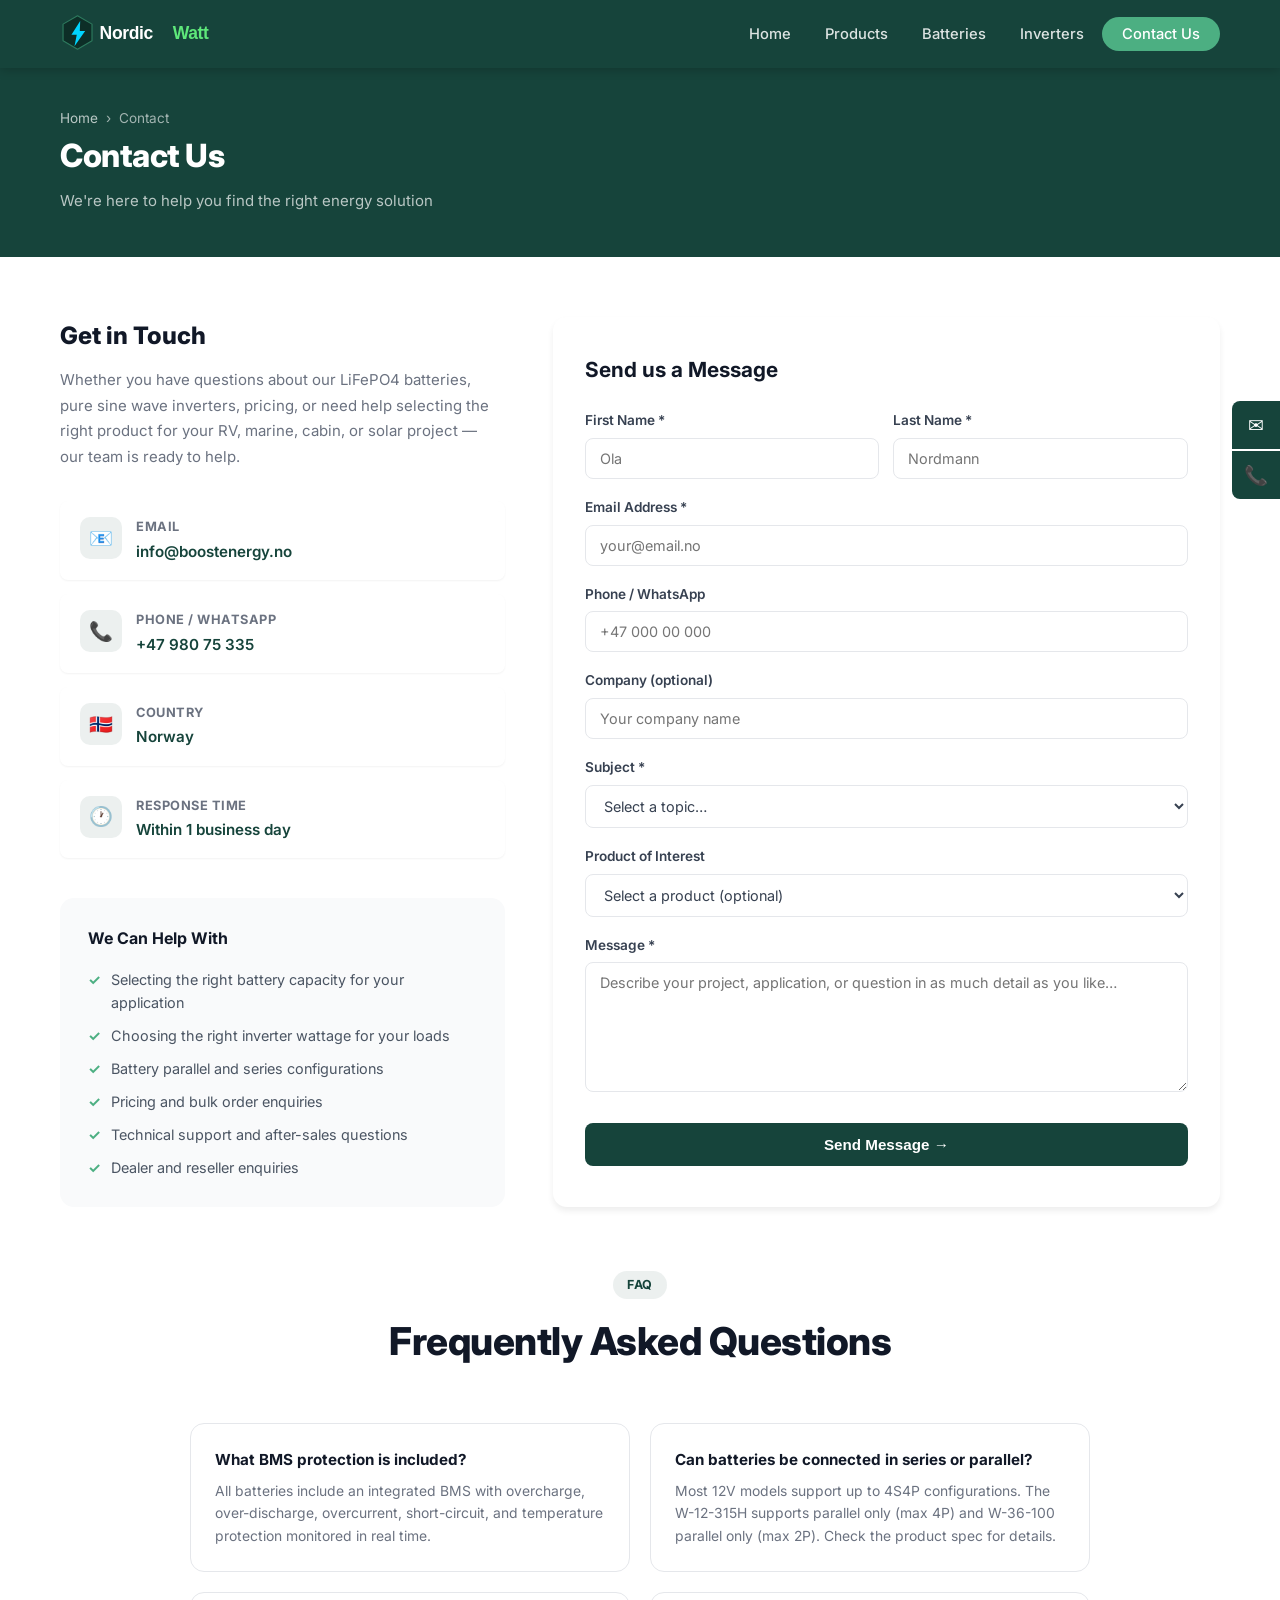
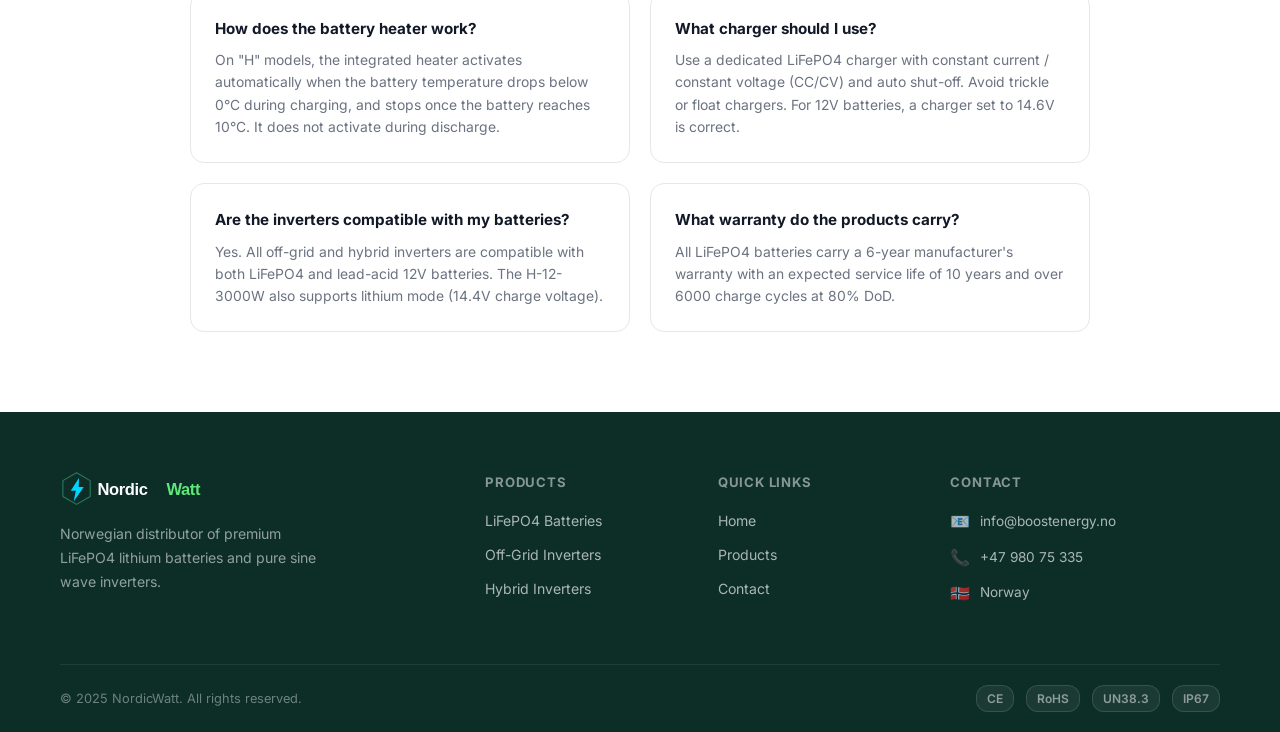
==== contact.html @ 7c020aa4 "add product" ====
<!DOCTYPE html>
<html lang="en">
<head>
  <meta charset="UTF-8" />
  <meta name="viewport" content="width=device-width, initial-scale=1.0" />
  <title>Contact – NordicWatt Norway</title>
  <meta name="description" content="Contact NordicWatt for LiFePO4 battery and inverter enquiries. Email: info@boostenergy.no | Phone: +47 980 75 335" />
  <link rel="preconnect" href="https://fonts.googleapis.com" />
  <link rel="preconnect" href="https://fonts.gstatic.com" crossorigin />
  <link href="https://fonts.googleapis.com/css2?family=Inter:wght@400;500;600;700;800&display=swap" rel="stylesheet" />
  <link rel="stylesheet" href="css/style.css" />
</head>
<body>

<!-- HEADER -->
<header class="site-header">
  <nav class="nav-inner">
    <a href="index.html" class="logo">
      <img src="images/logo.svg" alt="NordicWatt" style="height:38px;width:auto;" />
    </a>
    <ul class="nav-links">
      <li><a href="index.html">Home</a></li>
      <li><a href="products.html">Products</a></li>
      <li><a href="products.html#batteries">Batteries</a></li>
      <li><a href="products.html#inverters">Inverters</a></li>
      <li><a href="contact.html" class="nav-cta active">Contact Us</a></li>
    </ul>
    <div class="hamburger"><span></span><span></span><span></span></div>
  </nav>
</header>

<!-- PAGE HERO -->
<section class="page-hero">
  <div class="container">
    <div class="breadcrumb">
      <a href="index.html">Home</a>
      <span>›</span>
      <span>Contact</span>
    </div>
    <h1>Contact Us</h1>
    <p style="color:rgba(255,255,255,0.7); margin-top:8px;">We're here to help you find the right energy solution</p>
  </div>
</section>

<!-- CONTACT PAGE CONTENT -->
<section class="contact-page-section">
  <div class="container">
    <div class="contact-grid">

      <!-- LEFT: Info -->
      <div>
        <h2 style="font-size:1.5rem; font-weight:800; color:var(--gray-900); margin-bottom:12px;">Get in Touch</h2>
        <p style="color:var(--gray-500); margin-bottom:32px; line-height:1.7;">Whether you have questions about our LiFePO4 batteries, pure sine wave inverters, pricing, or need help selecting the right product for your RV, marine, cabin, or solar project — our team is ready to help.</p>

        <div class="contact-details" style="display:flex; flex-direction:column; gap:14px; margin-bottom:40px;">
          <div class="contact-item">
            <div class="contact-item-icon">📧</div>
            <div class="contact-item-text">
              <strong>Email</strong>
              <a href="mailto:info@boostenergy.no">info@boostenergy.no</a>
            </div>
          </div>
          <div class="contact-item">
            <div class="contact-item-icon">📞</div>
            <div class="contact-item-text">
              <strong>Phone / WhatsApp</strong>
              <a href="tel:+4798075335">+47 980 75 335</a>
            </div>
          </div>
          <div class="contact-item">
            <div class="contact-item-icon">🇳🇴</div>
            <div class="contact-item-text">
              <strong>Country</strong>
              <span style="font-weight:600; font-size:0.95rem; color:var(--primary);">Norway</span>
            </div>
          </div>
          <div class="contact-item">
            <div class="contact-item-icon">🕐</div>
            <div class="contact-item-text">
              <strong>Response Time</strong>
              <span style="font-weight:600; font-size:0.95rem; color:var(--primary);">Within 1 business day</span>
            </div>
          </div>
        </div>

        <!-- What we can help with -->
        <div style="background:var(--gray-50); border-radius:var(--radius-lg); padding:28px;">
          <h3 style="font-size:1rem; font-weight:700; color:var(--gray-900); margin-bottom:16px;">We Can Help With</h3>
          <ul style="display:flex; flex-direction:column; gap:10px;">
            <li style="display:flex; gap:10px; font-size:0.9rem; color:var(--gray-600); align-items:flex-start;">
              <span style="color:var(--accent); font-weight:700; flex-shrink:0;">✓</span>
              Selecting the right battery capacity for your application
            </li>
            <li style="display:flex; gap:10px; font-size:0.9rem; color:var(--gray-600); align-items:flex-start;">
              <span style="color:var(--accent); font-weight:700; flex-shrink:0;">✓</span>
              Choosing the right inverter wattage for your loads
            </li>
            <li style="display:flex; gap:10px; font-size:0.9rem; color:var(--gray-600); align-items:flex-start;">
              <span style="color:var(--accent); font-weight:700; flex-shrink:0;">✓</span>
              Battery parallel and series configurations
            </li>
            <li style="display:flex; gap:10px; font-size:0.9rem; color:var(--gray-600); align-items:flex-start;">
              <span style="color:var(--accent); font-weight:700; flex-shrink:0;">✓</span>
              Pricing and bulk order enquiries
            </li>
            <li style="display:flex; gap:10px; font-size:0.9rem; color:var(--gray-600); align-items:flex-start;">
              <span style="color:var(--accent); font-weight:700; flex-shrink:0;">✓</span>
              Technical support and after-sales questions
            </li>
            <li style="display:flex; gap:10px; font-size:0.9rem; color:var(--gray-600); align-items:flex-start;">
              <span style="color:var(--accent); font-weight:700; flex-shrink:0;">✓</span>
              Dealer and reseller enquiries
            </li>
          </ul>
        </div>
      </div>

      <!-- RIGHT: Form -->
      <div class="contact-form">
        <h3>Send us a Message</h3>
        <form id="contactForm">
          <div class="form-row">
            <div class="form-group">
              <label for="firstName">First Name *</label>
              <input type="text" id="firstName" name="firstName" placeholder="Ola" required />
            </div>
            <div class="form-group">
              <label for="lastName">Last Name *</label>
              <input type="text" id="lastName" name="lastName" placeholder="Nordmann" required />
            </div>
          </div>
          <div class="form-group">
            <label for="email">Email Address *</label>
            <input type="email" id="email" name="email" placeholder="your@email.no" required />
          </div>
          <div class="form-group">
            <label for="phone">Phone / WhatsApp</label>
            <input type="tel" id="phone" name="phone" placeholder="+47 000 00 000" />
          </div>
          <div class="form-group">
            <label for="company">Company (optional)</label>
            <input type="text" id="company" name="company" placeholder="Your company name" />
          </div>
          <div class="form-group">
            <label for="subject">Subject *</label>
            <select id="subject" name="subject" required>
              <option value="">Select a topic…</option>
              <option>Product enquiry – Batteries</option>
              <option>Product enquiry – Inverters</option>
              <option>Pricing / Quotation request</option>
              <option>Technical support</option>
              <option>Dealer / Reseller enquiry</option>
              <option>Warranty claim</option>
              <option>Other</option>
            </select>
          </div>
          <div class="form-group">
            <label for="product">Product of Interest</label>
            <select id="product" name="product">
              <option value="">Select a product (optional)</option>
              <optgroup label="LiFePO4 Batteries">
                <option>W-12-100 – 12.8V 100Ah</option>
                <option>W-12-100 Mini – 12.8V 100Ah Compact</option>
                <option>W-12-105H – 12.8V 105Ah + Heater</option>
                <option>W-12-150H – 12.8V 150Ah + Heater</option>
                <option>W-12-175H – 12.8V 175Ah + Heater</option>
                <option>W-12-200H – 12.8V 200Ah + Heater</option>
                <option>W-12-300 – 12.8V 300Ah</option>
                <option>W-12-315H – 12.8V 315Ah + Heater</option>
                <option>W-24-100 – 25.6V 100Ah</option>
                <option>W-36-100 – 38.4V 100Ah</option>
              </optgroup>
              <optgroup label="Inverters">
                <option>O-12-1500W – 1500W Off-Grid Inverter</option>
                <option>O-12-2000W – 2000W Off-Grid Inverter</option>
                <option>O-12-2500W – 2500W Off-Grid Inverter</option>
                <option>O-12-3000W – 3000W Off-Grid Inverter</option>
                <option>H-12-3000W – 3000W Hybrid Inverter</option>
              </optgroup>
            </select>
          </div>
          <div class="form-group">
            <label for="message">Message *</label>
            <textarea id="message" name="message" placeholder="Describe your project, application, or question in as much detail as you like…" required style="min-height:130px;"></textarea>
          </div>
          <button type="submit" class="form-submit">Send Message →</button>
        </form>
      </div>

    </div>

    <!-- FAQ -->
    <div style="margin-top:64px;">
      <div class="section-header">
        <div class="section-tag">FAQ</div>
        <h2>Frequently Asked Questions</h2>
      </div>

      <div style="display:grid; grid-template-columns:repeat(auto-fit, minmax(300px, 1fr)); gap:20px; max-width:900px; margin:0 auto;">

        <div style="background:var(--white); border:1px solid var(--gray-200); border-radius:var(--radius-lg); padding:24px;">
          <h4 style="font-weight:700; color:var(--gray-900); margin-bottom:8px; font-size:0.95rem;">What BMS protection is included?</h4>
          <p style="font-size:0.87rem; color:var(--gray-500); line-height:1.6;">All batteries include an integrated BMS with overcharge, over-discharge, overcurrent, short-circuit, and temperature protection monitored in real time.</p>
        </div>

        <div style="background:var(--white); border:1px solid var(--gray-200); border-radius:var(--radius-lg); padding:24px;">
          <h4 style="font-weight:700; color:var(--gray-900); margin-bottom:8px; font-size:0.95rem;">Can batteries be connected in series or parallel?</h4>
          <p style="font-size:0.87rem; color:var(--gray-500); line-height:1.6;">Most 12V models support up to 4S4P configurations. The W-12-315H supports parallel only (max 4P) and W-36-100 parallel only (max 2P). Check the product spec for details.</p>
        </div>

        <div style="background:var(--white); border:1px solid var(--gray-200); border-radius:var(--radius-lg); padding:24px;">
          <h4 style="font-weight:700; color:var(--gray-900); margin-bottom:8px; font-size:0.95rem;">How does the battery heater work?</h4>
          <p style="font-size:0.87rem; color:var(--gray-500); line-height:1.6;">On "H" models, the integrated heater activates automatically when the battery temperature drops below 0°C during charging, and stops once the battery reaches 10°C. It does not activate during discharge.</p>
        </div>

        <div style="background:var(--white); border:1px solid var(--gray-200); border-radius:var(--radius-lg); padding:24px;">
          <h4 style="font-weight:700; color:var(--gray-900); margin-bottom:8px; font-size:0.95rem;">What charger should I use?</h4>
          <p style="font-size:0.87rem; color:var(--gray-500); line-height:1.6;">Use a dedicated LiFePO4 charger with constant current / constant voltage (CC/CV) and auto shut-off. Avoid trickle or float chargers. For 12V batteries, a charger set to 14.6V is correct.</p>
        </div>

        <div style="background:var(--white); border:1px solid var(--gray-200); border-radius:var(--radius-lg); padding:24px;">
          <h4 style="font-weight:700; color:var(--gray-900); margin-bottom:8px; font-size:0.95rem;">Are the inverters compatible with my batteries?</h4>
          <p style="font-size:0.87rem; color:var(--gray-500); line-height:1.6;">Yes. All off-grid and hybrid inverters are compatible with both LiFePO4 and lead-acid 12V batteries. The H-12-3000W also supports lithium mode (14.4V charge voltage).</p>
        </div>

        <div style="background:var(--white); border:1px solid var(--gray-200); border-radius:var(--radius-lg); padding:24px;">
          <h4 style="font-weight:700; color:var(--gray-900); margin-bottom:8px; font-size:0.95rem;">What warranty do the products carry?</h4>
          <p style="font-size:0.87rem; color:var(--gray-500); line-height:1.6;">All LiFePO4 batteries carry a 6-year manufacturer's warranty with an expected service life of 10 years and over 6000 charge cycles at 80% DoD.</p>
        </div>

      </div>
    </div>

  </div>
</section>

<!-- FOOTER -->
<footer class="site-footer">
  <div class="container">
    <div class="footer-inner">
      <div class="footer-brand">
        <a href="index.html" class="logo">
          <img src="images/logo.svg" alt="NordicWatt" style="height:36px;width:auto;" />
        </a>
        <p>Norwegian distributor of premium LiFePO4 lithium batteries and pure sine wave inverters.</p>
      </div>
      <div class="footer-col">
        <h4>Products</h4>
        <ul>
          <li><a href="products.html#batteries">LiFePO4 Batteries</a></li>
          <li><a href="products.html#inverters">Off-Grid Inverters</a></li>
          <li><a href="products.html#inverters">Hybrid Inverters</a></li>
        </ul>
      </div>
      <div class="footer-col">
        <h4>Quick Links</h4>
        <ul>
          <li><a href="index.html">Home</a></li>
          <li><a href="products.html">Products</a></li>
          <li><a href="contact.html">Contact</a></li>
        </ul>
      </div>
      <div class="footer-col">
        <h4>Contact</h4>
        <div class="footer-contact-item">
          <span class="icon">📧</span>
          <a href="mailto:info@boostenergy.no">info@boostenergy.no</a>
        </div>
        <div class="footer-contact-item">
          <span class="icon">📞</span>
          <a href="tel:+4798075335">+47 980 75 335</a>
        </div>
        <div class="footer-contact-item">
          <span class="icon">🇳🇴</span>
          <span>Norway</span>
        </div>
      </div>
    </div>
    <div class="footer-bottom">
      <p>&copy; 2025 NordicWatt. All rights reserved.</p>
      <div class="footer-certs">
        <span class="cert-pill">CE</span>
        <span class="cert-pill">RoHS</span>
        <span class="cert-pill">UN38.3</span>
        <span class="cert-pill">IP67</span>
      </div>
    </div>
  </div>
</footer>

<!-- FLOATING SIDEBAR -->
<div class="contact-sidebar">
  <a href="mailto:info@boostenergy.no" class="sidebar-btn" title="Email us">✉</a>
  <a href="tel:+4798075335" class="sidebar-btn" title="Call us">📞</a>
</div>

<script src="js/main.js"></script>
</body>
</html>
---- css/style.css ----
/* ==============================
   NORDICWATT - Global Styles
   ============================== */

*, *::before, *::after {
  box-sizing: border-box;
  margin: 0;
  padding: 0;
}

:root {
  --primary: #16443b;
  --primary-dark: #0d2e27;
  --primary-light: #1e6057;
  --accent: #4caf82;
  --accent-light: #7dd3a8;
  --white: #ffffff;
  --gray-50: #f9fafb;
  --gray-100: #f3f4f6;
  --gray-200: #e5e7eb;
  --gray-300: #d1d5db;
  --gray-500: #6b7280;
  --gray-600: #4b5563;
  --gray-700: #374151;
  --gray-900: #111827;
  --font-sans: 'Inter', -apple-system, BlinkMacSystemFont, 'Segoe UI', sans-serif;
  --shadow-sm: 0 1px 2px rgba(0,0,0,0.05);
  --shadow: 0 4px 6px rgba(0,0,0,0.07);
  --shadow-md: 0 10px 15px rgba(0,0,0,0.10);
  --shadow-lg: 0 20px 40px rgba(0,0,0,0.15);
  --radius: 8px;
  --radius-lg: 14px;
  --transition: 0.25s ease;
}

html { scroll-behavior: smooth; }

body {
  font-family: var(--font-sans);
  color: var(--gray-700);
  background: var(--white);
  line-height: 1.6;
  font-size: 15px;
}

a { text-decoration: none; color: inherit; }
img { display: block; max-width: 100%; }
ul { list-style: none; }

.container {
  max-width: 1200px;
  margin: 0 auto;
  padding: 0 20px;
}

/* ==============================
   HEADER / NAV
   ============================== */

.site-header {
  background: var(--primary);
  position: sticky;
  top: 0;
  z-index: 1000;
  box-shadow: 0 2px 10px rgba(0,0,0,0.2);
}

.nav-inner {
  display: flex;
  align-items: center;
  justify-content: space-between;
  padding: 0 20px;
  max-width: 1200px;
  margin: 0 auto;
  height: 68px;
}

.logo {
  display: flex;
  align-items: center;
  line-height: 1;
}

.logo svg {
  height: 38px;
  width: auto;
}

.nav-links {
  display: flex;
  gap: 2px;
}

.nav-links a {
  color: rgba(255,255,255,0.85);
  padding: 8px 16px;
  border-radius: 6px;
  font-size: 0.92rem;
  font-weight: 500;
  transition: var(--transition);
}

.nav-links a:hover,
.nav-links a.active {
  background: rgba(255,255,255,0.12);
  color: var(--white);
}

.nav-cta {
  background: var(--accent) !important;
  color: var(--white) !important;
  padding: 8px 20px !important;
  border-radius: 20px !important;
}

.nav-cta:hover {
  background: var(--accent-light) !important;
}

.hamburger {
  display: none;
  flex-direction: column;
  gap: 5px;
  cursor: pointer;
  padding: 8px;
}

.hamburger span {
  display: block;
  width: 24px;
  height: 2px;
  background: var(--white);
  border-radius: 2px;
  transition: var(--transition);
}

/* ==============================
   HERO SECTION
   ============================== */

.hero {
  background: linear-gradient(135deg, var(--primary-dark) 0%, var(--primary) 50%, var(--primary-light) 100%);
  color: var(--white);
  padding: 90px 20px 80px;
  text-align: center;
  position: relative;
  overflow: hidden;
}

.hero::before {
  content: '';
  position: absolute;
  inset: 0;
  background: url("data:image/svg+xml,%3Csvg width='60' height='60' viewBox='0 0 60 60' xmlns='http://www.w3.org/2000/svg'%3E%3Cg fill='none' fill-rule='evenodd'%3E%3Cg fill='%23ffffff' fill-opacity='0.03'%3E%3Cpath d='M36 34v-4h-2v4h-4v2h4v4h2v-4h4v-2h-4zm0-30V0h-2v4h-4v2h4v4h2V6h4V4h-4zM6 34v-4H4v4H0v2h4v4h2v-4h4v-2H6zM6 4V0H4v4H0v2h4v4h2V6h4V4H6z'/%3E%3C/g%3E%3C/g%3E%3C/svg%3E") repeat;
}

.hero-content {
  position: relative;
  max-width: 750px;
  margin: 0 auto;
}

.hero-badge {
  display: inline-block;
  background: rgba(76,175,130,0.2);
  border: 1px solid var(--accent);
  color: var(--accent-light);
  padding: 5px 16px;
  border-radius: 20px;
  font-size: 0.82rem;
  font-weight: 600;
  letter-spacing: 0.5px;
  text-transform: uppercase;
  margin-bottom: 22px;
}

.hero h1 {
  font-size: clamp(2rem, 5vw, 3.2rem);
  font-weight: 800;
  line-height: 1.15;
  margin-bottom: 20px;
  letter-spacing: -1px;
}

.hero h1 em {
  font-style: normal;
  color: var(--accent-light);
}

.hero p {
  font-size: 1.1rem;
  color: rgba(255,255,255,0.8);
  margin-bottom: 36px;
  max-width: 580px;
  margin-left: auto;
  margin-right: auto;
}

.hero-actions {
  display: flex;
  gap: 14px;
  justify-content: center;
  flex-wrap: wrap;
}

.btn {
  display: inline-flex;
  align-items: center;
  gap: 8px;
  padding: 13px 28px;
  border-radius: 28px;
  font-weight: 600;
  font-size: 0.95rem;
  transition: var(--transition);
  cursor: pointer;
  border: none;
}

.btn-primary {
  background: var(--accent);
  color: var(--white);
  box-shadow: 0 4px 14px rgba(76,175,130,0.4);
}

.btn-primary:hover {
  background: #3a9e6f;
  transform: translateY(-1px);
  box-shadow: 0 6px 18px rgba(76,175,130,0.5);
}

.btn-outline {
  background: transparent;
  color: var(--white);
  border: 2px solid rgba(255,255,255,0.4);
}

.btn-outline:hover {
  background: rgba(255,255,255,0.1);
  border-color: rgba(255,255,255,0.7);
}

.btn-dark {
  background: var(--primary);
  color: var(--white);
}

.btn-dark:hover {
  background: var(--primary-dark);
  transform: translateY(-1px);
}

/* ==============================
   STATS STRIP
   ============================== */

.stats-strip {
  background: var(--primary-dark);
  color: var(--white);
  padding: 24px 20px;
}

.stats-inner {
  max-width: 1200px;
  margin: 0 auto;
  display: grid;
  grid-template-columns: repeat(4, 1fr);
  gap: 20px;
  text-align: center;
}

.stat-item strong {
  display: block;
  font-size: 1.8rem;
  font-weight: 800;
  color: var(--accent-light);
  line-height: 1.1;
}

.stat-item span {
  font-size: 0.82rem;
  color: rgba(255,255,255,0.65);
  text-transform: uppercase;
  letter-spacing: 0.5px;
}

/* ==============================
   SECTION HEADER
   ============================== */

.section-header {
  text-align: center;
  margin-bottom: 50px;
}

.section-tag {
  display: inline-block;
  background: rgba(22,68,59,0.08);
  color: var(--primary);
  padding: 4px 14px;
  border-radius: 20px;
  font-size: 0.78rem;
  font-weight: 700;
  letter-spacing: 0.8px;
  text-transform: uppercase;
  margin-bottom: 12px;
}

.section-header h2 {
  font-size: clamp(1.6rem, 3vw, 2.4rem);
  font-weight: 800;
  color: var(--gray-900);
  letter-spacing: -0.5px;
  margin-bottom: 12px;
}

.section-header p {
  color: var(--gray-500);
  max-width: 560px;
  margin: 0 auto;
  font-size: 1rem;
}

/* ==============================
   FEATURES SECTION
   ============================== */

.features-section {
  padding: 80px 0;
  background: var(--gray-50);
}

.features-grid {
  display: grid;
  grid-template-columns: repeat(4, 1fr);
  gap: 24px;
}

.feature-card {
  background: var(--white);
  border-radius: var(--radius-lg);
  padding: 28px 24px;
  box-shadow: var(--shadow);
  text-align: center;
  transition: var(--transition);
}

.feature-card:hover {
  transform: translateY(-4px);
  box-shadow: var(--shadow-md);
}

.feature-icon {
  width: 56px;
  height: 56px;
  background: rgba(22,68,59,0.08);
  border-radius: 14px;
  display: flex;
  align-items: center;
  justify-content: center;
  margin: 0 auto 16px;
  font-size: 1.6rem;
}

.feature-card h3 {
  font-size: 1rem;
  font-weight: 700;
  color: var(--gray-900);
  margin-bottom: 8px;
}

.feature-card p {
  font-size: 0.875rem;
  color: var(--gray-500);
  line-height: 1.5;
}

/* ==============================
   PRODUCTS SECTION
   ============================== */

.products-section {
  padding: 80px 0;
}

.product-tabs {
  display: flex;
  gap: 8px;
  justify-content: center;
  margin-bottom: 40px;
  flex-wrap: wrap;
}

.tab-btn {
  padding: 9px 22px;
  border-radius: 24px;
  border: 2px solid var(--gray-200);
  background: var(--white);
  color: var(--gray-500);
  font-size: 0.88rem;
  font-weight: 600;
  cursor: pointer;
  transition: var(--transition);
}

.tab-btn:hover,
.tab-btn.active {
  border-color: var(--primary);
  background: var(--primary);
  color: var(--white);
}

.products-grid {
  display: grid;
  grid-template-columns: repeat(3, 1fr);
  gap: 24px;
}

.product-card {
  background: var(--white);
  border: 1px solid var(--gray-200);
  border-radius: var(--radius-lg);
  overflow: hidden;
  transition: var(--transition);
  display: flex;
  flex-direction: column;
}

.product-card:hover {
  box-shadow: var(--shadow-md);
  transform: translateY(-3px);
  border-color: var(--gray-300);
}

.product-image {
  aspect-ratio: 4/3;
  overflow: hidden;
  background: var(--gray-100);
  position: relative;
}

.product-image img {
  width: 100%;
  height: 100%;
  object-fit: cover;
  transition: transform 0.4s ease;
}

.product-card:hover .product-image img {
  transform: scale(1.04);
}

.product-badge {
  position: absolute;
  top: 12px;
  left: 12px;
  background: var(--primary);
  color: var(--white);
  font-size: 0.72rem;
  font-weight: 700;
  padding: 3px 10px;
  border-radius: 12px;
  text-transform: uppercase;
  letter-spacing: 0.3px;
}

.product-badge.heating {
  background: #e67e22;
}

.product-badge.hybrid {
  background: #8e44ad;
}

.product-body {
  padding: 20px;
  flex: 1;
  display: flex;
  flex-direction: column;
}

.product-model {
  font-size: 0.75rem;
  color: var(--accent);
  font-weight: 700;
  text-transform: uppercase;
  letter-spacing: 0.5px;
  margin-bottom: 4px;
}

.product-body h3 {
  font-size: 1rem;
  font-weight: 700;
  color: var(--gray-900);
  margin-bottom: 12px;
  line-height: 1.35;
}

.product-specs {
  display: grid;
  grid-template-columns: 1fr 1fr;
  gap: 6px 12px;
  margin-bottom: 18px;
}

.spec-item {
  display: flex;
  flex-direction: column;
}

.spec-label {
  font-size: 0.7rem;
  color: var(--gray-500);
  text-transform: uppercase;
  letter-spacing: 0.3px;
}

.spec-value {
  font-size: 0.88rem;
  font-weight: 600;
  color: var(--gray-700);
}

.product-features {
  display: flex;
  flex-wrap: wrap;
  gap: 5px;
  margin-bottom: 18px;
}

.feature-tag {
  background: var(--gray-100);
  color: var(--gray-600);
  font-size: 0.72rem;
  padding: 3px 9px;
  border-radius: 10px;
  font-weight: 500;
}

.feature-tag.highlight {
  background: rgba(76,175,130,0.12);
  color: var(--primary);
}

.product-footer {
  margin-top: auto;
  display: flex;
  gap: 10px;
}

.btn-spec {
  flex: 1;
  display: inline-flex;
  align-items: center;
  justify-content: center;
  gap: 6px;
  padding: 10px 16px;
  border-radius: 8px;
  font-size: 0.85rem;
  font-weight: 600;
  transition: var(--transition);
  cursor: pointer;
}

.btn-spec-primary {
  background: var(--primary);
  color: var(--white);
}

.btn-spec-primary:hover {
  background: var(--primary-dark);
}

.btn-spec-outline {
  background: transparent;
  color: var(--primary);
  border: 1.5px solid var(--primary);
}

.btn-spec-outline:hover {
  background: var(--primary);
  color: var(--white);
}

/* ==============================
   CATEGORY SECTION
   ============================== */

.category-section {
  padding: 80px 0;
  background: var(--gray-50);
}

.category-grid {
  display: grid;
  grid-template-columns: repeat(2, 1fr);
  gap: 28px;
}

.category-card {
  background: var(--white);
  border-radius: var(--radius-lg);
  overflow: hidden;
  display: flex;
  box-shadow: var(--shadow);
  transition: var(--transition);
}

.category-card:hover {
  box-shadow: var(--shadow-md);
  transform: translateY(-3px);
}

.category-image {
  width: 200px;
  flex-shrink: 0;
  background: var(--gray-100);
  overflow: hidden;
}

.category-image img {
  width: 100%;
  height: 100%;
  object-fit: cover;
}

.category-body {
  padding: 28px 24px;
  display: flex;
  flex-direction: column;
  justify-content: center;
}

.category-body h3 {
  font-size: 1.3rem;
  font-weight: 800;
  color: var(--gray-900);
  margin-bottom: 8px;
}

.category-body p {
  font-size: 0.9rem;
  color: var(--gray-500);
  margin-bottom: 16px;
  line-height: 1.5;
}

.category-count {
  font-size: 0.8rem;
  color: var(--accent);
  font-weight: 700;
  text-transform: uppercase;
  letter-spacing: 0.5px;
}

/* ==============================
   ABOUT SECTION
   ============================== */

.about-section {
  padding: 80px 0;
  background: var(--primary);
  color: var(--white);
  overflow: hidden;
  position: relative;
}

.about-section::before {
  content: '';
  position: absolute;
  top: -100px;
  right: -100px;
  width: 400px;
  height: 400px;
  background: rgba(76,175,130,0.08);
  border-radius: 50%;
}

.about-inner {
  display: grid;
  grid-template-columns: 1fr 1fr;
  gap: 60px;
  align-items: center;
  position: relative;
}

.about-text h2 {
  font-size: clamp(1.6rem, 3vw, 2.2rem);
  font-weight: 800;
  margin-bottom: 18px;
  letter-spacing: -0.5px;
  color: var(--white);
}

.about-text p {
  color: rgba(255,255,255,0.75);
  margin-bottom: 16px;
  line-height: 1.7;
}

.about-list {
  margin-top: 24px;
  display: flex;
  flex-direction: column;
  gap: 10px;
}

.about-list li {
  display: flex;
  align-items: center;
  gap: 10px;
  color: rgba(255,255,255,0.85);
  font-size: 0.92rem;
}

.about-list li::before {
  content: '✓';
  width: 22px;
  height: 22px;
  background: var(--accent);
  border-radius: 50%;
  display: flex;
  align-items: center;
  justify-content: center;
  font-size: 0.75rem;
  font-weight: 700;
  flex-shrink: 0;
  line-height: 22px;
  text-align: center;
}

.about-cards {
  display: grid;
  grid-template-columns: 1fr 1fr;
  gap: 16px;
}

.about-card {
  background: rgba(255,255,255,0.08);
  border: 1px solid rgba(255,255,255,0.12);
  border-radius: var(--radius-lg);
  padding: 24px 20px;
  text-align: center;
  backdrop-filter: blur(4px);
}

.about-card .num {
  font-size: 2rem;
  font-weight: 800;
  color: var(--accent-light);
  display: block;
  line-height: 1;
  margin-bottom: 6px;
}

.about-card span {
  font-size: 0.82rem;
  color: rgba(255,255,255,0.65);
}

/* ==============================
   CERTIFICATIONS
   ============================== */

.certs-section {
  padding: 50px 0;
  background: var(--white);
  border-top: 1px solid var(--gray-200);
}

.certs-inner {
  display: flex;
  align-items: center;
  justify-content: center;
  gap: 40px;
  flex-wrap: wrap;
}

.cert-badge {
  display: flex;
  align-items: center;
  gap: 8px;
  font-size: 0.88rem;
  font-weight: 700;
  color: var(--gray-500);
}

.cert-badge .icon {
  font-size: 1.4rem;
}

/* ==============================
   CONTACT SECTION
   ============================== */

.contact-section {
  padding: 80px 0;
  background: var(--gray-50);
}

.contact-inner {
  display: grid;
  grid-template-columns: 1fr 1fr;
  gap: 48px;
}

.contact-info h2 {
  font-size: 2rem;
  font-weight: 800;
  color: var(--gray-900);
  margin-bottom: 14px;
  letter-spacing: -0.5px;
}

.contact-info p {
  color: var(--gray-500);
  margin-bottom: 32px;
  line-height: 1.7;
}

.contact-details {
  display: flex;
  flex-direction: column;
  gap: 16px;
}

.contact-item {
  display: flex;
  align-items: flex-start;
  gap: 14px;
  padding: 16px 20px;
  background: var(--white);
  border-radius: var(--radius);
  box-shadow: var(--shadow-sm);
}

.contact-item-icon {
  width: 42px;
  height: 42px;
  background: rgba(22,68,59,0.08);
  border-radius: 10px;
  display: flex;
  align-items: center;
  justify-content: center;
  font-size: 1.2rem;
  flex-shrink: 0;
}

.contact-item-text strong {
  display: block;
  font-size: 0.8rem;
  color: var(--gray-500);
  text-transform: uppercase;
  letter-spacing: 0.5px;
  margin-bottom: 2px;
}

.contact-item-text a {
  color: var(--primary);
  font-weight: 600;
  font-size: 0.95rem;
}

.contact-item-text a:hover {
  color: var(--accent);
}

/* Contact Form */
.contact-form {
  background: var(--white);
  border-radius: var(--radius-lg);
  padding: 36px 32px;
  box-shadow: var(--shadow);
}

.contact-form h3 {
  font-size: 1.3rem;
  font-weight: 700;
  color: var(--gray-900);
  margin-bottom: 24px;
}

.form-group {
  margin-bottom: 18px;
}

.form-group label {
  display: block;
  font-size: 0.85rem;
  font-weight: 600;
  color: var(--gray-700);
  margin-bottom: 6px;
}

.form-group input,
.form-group textarea,
.form-group select {
  width: 100%;
  padding: 11px 14px;
  border: 1.5px solid var(--gray-200);
  border-radius: var(--radius);
  font-size: 0.9rem;
  font-family: var(--font-sans);
  color: var(--gray-700);
  transition: var(--transition);
  background: var(--white);
}

.form-group input:focus,
.form-group textarea:focus,
.form-group select:focus {
  outline: none;
  border-color: var(--primary);
  box-shadow: 0 0 0 3px rgba(22,68,59,0.08);
}

.form-group textarea { resize: vertical; min-height: 110px; }

.form-row {
  display: grid;
  grid-template-columns: 1fr 1fr;
  gap: 14px;
}

.form-submit {
  width: 100%;
  padding: 13px;
  background: var(--primary);
  color: var(--white);
  border: none;
  border-radius: 8px;
  font-size: 0.95rem;
  font-weight: 700;
  cursor: pointer;
  transition: var(--transition);
  margin-top: 6px;
}

.form-submit:hover {
  background: var(--primary-dark);
}

/* ==============================
   FLOATING CONTACT SIDEBAR
   ============================== */

.contact-sidebar {
  position: fixed;
  right: 0;
  top: 50%;
  transform: translateY(-50%);
  z-index: 900;
  display: flex;
  flex-direction: column;
  gap: 2px;
}

.sidebar-btn {
  width: 48px;
  height: 48px;
  background: var(--primary);
  color: var(--white);
  display: flex;
  align-items: center;
  justify-content: center;
  font-size: 1.2rem;
  transition: var(--transition);
  cursor: pointer;
  border-radius: 0 0 0 8px;
}

.sidebar-btn:first-child {
  border-radius: 8px 0 0 0;
}

.sidebar-btn:last-child {
  border-radius: 0 0 0 8px;
}

.sidebar-btn:hover {
  background: var(--accent);
  width: 56px;
}

/* ==============================
   PRODUCT DETAIL PAGE
   ============================== */

.page-hero {
  background: var(--primary);
  color: var(--white);
  padding: 40px 0 44px;
}

.page-hero h1 {
  font-size: 2rem;
  font-weight: 800;
  letter-spacing: -0.5px;
  margin-bottom: 6px;
}

.breadcrumb {
  font-size: 0.85rem;
  color: rgba(255,255,255,0.6);
  display: flex;
  align-items: center;
  gap: 8px;
}

.breadcrumb a { color: rgba(255,255,255,0.7); }
.breadcrumb a:hover { color: var(--white); }

.all-products-section {
  padding: 60px 0;
}

.filter-bar {
  display: flex;
  gap: 8px;
  margin-bottom: 36px;
  flex-wrap: wrap;
}

/* ==============================
   CONTACT PAGE
   ============================== */

.contact-page-section {
  padding: 60px 0 80px;
}

.contact-grid {
  display: grid;
  grid-template-columns: 1fr 1.5fr;
  gap: 48px;
}

/* ==============================
   FOOTER
   ============================== */

.site-footer {
  background: var(--primary-dark);
  color: var(--white);
  padding: 60px 0 0;
}

.footer-inner {
  display: grid;
  grid-template-columns: 2fr 1fr 1fr 1.4fr;
  gap: 40px;
  margin-bottom: 48px;
}

.footer-brand .logo {
  margin-bottom: 14px;
  font-size: 1.3rem;
}

.footer-brand p {
  color: rgba(255,255,255,0.55);
  font-size: 0.88rem;
  line-height: 1.7;
  max-width: 260px;
}

.footer-social {
  display: flex;
  gap: 10px;
  margin-top: 20px;
}

.social-link {
  width: 36px;
  height: 36px;
  background: rgba(255,255,255,0.08);
  border-radius: 50%;
  display: flex;
  align-items: center;
  justify-content: center;
  font-size: 0.9rem;
  transition: var(--transition);
}

.social-link:hover {
  background: var(--accent);
}

.footer-col h4 {
  font-size: 0.82rem;
  font-weight: 700;
  text-transform: uppercase;
  letter-spacing: 0.8px;
  color: rgba(255,255,255,0.5);
  margin-bottom: 16px;
}

.footer-col ul {
  display: flex;
  flex-direction: column;
  gap: 10px;
}

.footer-col ul li a {
  color: rgba(255,255,255,0.65);
  font-size: 0.88rem;
  transition: var(--transition);
}

.footer-col ul li a:hover {
  color: var(--white);
}

.footer-contact-item {
  display: flex;
  align-items: center;
  gap: 10px;
  color: rgba(255,255,255,0.65);
  font-size: 0.85rem;
  margin-bottom: 10px;
}

.footer-contact-item .icon { font-size: 1rem; flex-shrink: 0; }

.footer-contact-item a {
  color: rgba(255,255,255,0.65);
  transition: var(--transition);
}

.footer-contact-item a:hover { color: var(--white); }

.footer-bottom {
  border-top: 1px solid rgba(255,255,255,0.08);
  padding: 20px 0;
  display: flex;
  align-items: center;
  justify-content: space-between;
}

.footer-bottom p {
  color: rgba(255,255,255,0.4);
  font-size: 0.8rem;
}

.footer-certs {
  display: flex;
  gap: 12px;
  align-items: center;
}

.cert-pill {
  background: rgba(255,255,255,0.06);
  border: 1px solid rgba(255,255,255,0.12);
  color: rgba(255,255,255,0.5);
  font-size: 0.75rem;
  padding: 3px 10px;
  border-radius: 12px;
  font-weight: 600;
}

/* ==============================
   RESPONSIVE
   ============================== */

@media (max-width: 1024px) {
  .features-grid { grid-template-columns: repeat(2, 1fr); }
  .products-grid { grid-template-columns: repeat(2, 1fr); }
  .footer-inner { grid-template-columns: 1fr 1fr; }
  .about-inner { grid-template-columns: 1fr; gap: 40px; }
}

@media (max-width: 900px) {
  .contact-grid { grid-template-columns: 1fr; }
}

@media (max-width: 768px) {
  .nav-links { display: none; }
  .hamburger { display: flex; }
  .nav-links.open {
    display: flex;
    flex-direction: column;
    position: absolute;
    top: 68px;
    left: 0;
    right: 0;
    background: var(--primary-dark);
    padding: 16px;
    gap: 4px;
  }
  .stats-inner { grid-template-columns: repeat(2, 1fr); }
  .features-grid { grid-template-columns: 1fr 1fr; }
  .products-grid { grid-template-columns: 1fr; }
  .category-grid { grid-template-columns: 1fr; }
  .category-card { flex-direction: column; }
  .category-image { width: 100%; height: 180px; }
  .contact-inner,
  .contact-grid { grid-template-columns: 1fr; }
  .footer-inner { grid-template-columns: 1fr; gap: 28px; }
  .footer-bottom { flex-direction: column; gap: 12px; text-align: center; }
  .about-cards { grid-template-columns: 1fr 1fr; }
  .form-row { grid-template-columns: 1fr; }
  .hero { padding: 60px 20px; }
  .contact-sidebar { display: none; }
}

@media (max-width: 480px) {
  .features-grid { grid-template-columns: 1fr; }
  .stats-inner { grid-template-columns: repeat(2, 1fr); }
  .hero-actions { flex-direction: column; align-items: center; }
}

/* ==============================
   MODAL
   ============================== */

.modal-overlay {
  position: fixed;
  inset: 0;
  background: rgba(0,0,0,0.6);
  z-index: 2000;
  display: flex;
  align-items: center;
  justify-content: center;
  padding: 20px;
  opacity: 0;
  visibility: hidden;
  transition: var(--transition);
}

.modal-overlay.open {
  opacity: 1;
  visibility: visible;
}

.modal {
  background: var(--white);
  border-radius: var(--radius-lg);
  max-width: 700px;
  width: 100%;
  max-height: 85vh;
  overflow-y: auto;
  transform: scale(0.95);
  transition: var(--transition);
}

.modal-overlay.open .modal {
  transform: scale(1);
}

.modal-header {
  background: var(--primary);
  color: var(--white);
  padding: 24px 28px;
  display: flex;
  align-items: center;
  justify-content: space-between;
  position: sticky;
  top: 0;
  border-radius: var(--radius-lg) var(--radius-lg) 0 0;
}

.modal-header h3 {
  font-size: 1.1rem;
  font-weight: 700;
}

.modal-close {
  width: 32px;
  height: 32px;
  background: rgba(255,255,255,0.15);
  border: none;
  border-radius: 50%;
  color: var(--white);
  font-size: 1.2rem;
  cursor: pointer;
  display: flex;
  align-items: center;
  justify-content: center;
  transition: var(--transition);
}

.modal-close:hover { background: rgba(255,255,255,0.25); }

.modal-body {
  padding: 28px;
}

.modal-image {
  aspect-ratio: 16/9;
  border-radius: var(--radius);
  overflow: hidden;
  margin-bottom: 24px;
  background: var(--gray-100);
}

.modal-image img {
  width: 100%;
  height: 100%;
  object-fit: cover;
}

.spec-table {
  width: 100%;
  border-collapse: collapse;
  font-size: 0.875rem;
}

.spec-table th {
  background: var(--gray-50);
  color: var(--gray-700);
  text-align: left;
  padding: 10px 14px;
  font-weight: 600;
  font-size: 0.78rem;
  text-transform: uppercase;
  letter-spacing: 0.3px;
}

.spec-table td {
  padding: 10px 14px;
  border-bottom: 1px solid var(--gray-100);
  color: var(--gray-700);
}

.spec-table tr:last-child td { border-bottom: none; }

.spec-table td:first-child {
  color: var(--gray-500);
  font-size: 0.83rem;
  width: 40%;
}

.spec-table td:last-child {
  font-weight: 600;
  color: var(--gray-900);
}

.modal-contact {
  margin-top: 24px;
  padding: 18px;
  background: rgba(22,68,59,0.06);
  border-radius: var(--radius);
  text-align: center;
}

.modal-contact p {
  font-size: 0.88rem;
  color: var(--gray-600);
  margin-bottom: 12px;
}

.modal-contact a {
  color: var(--primary);
  font-weight: 600;
}

/* ==============================
   TOAST NOTIFICATION
   ============================== */

.toast {
  position: fixed;
  bottom: 30px;
  left: 50%;
  transform: translateX(-50%) translateY(80px);
  background: var(--primary);
  color: var(--white);
  padding: 13px 24px;
  border-radius: 28px;
  font-size: 0.9rem;
  font-weight: 600;
  z-index: 3000;
  transition: transform 0.35s ease;
  white-space: nowrap;
  box-shadow: var(--shadow-lg);
}

.toast.show {
  transform: translateX(-50%) translateY(0);
}
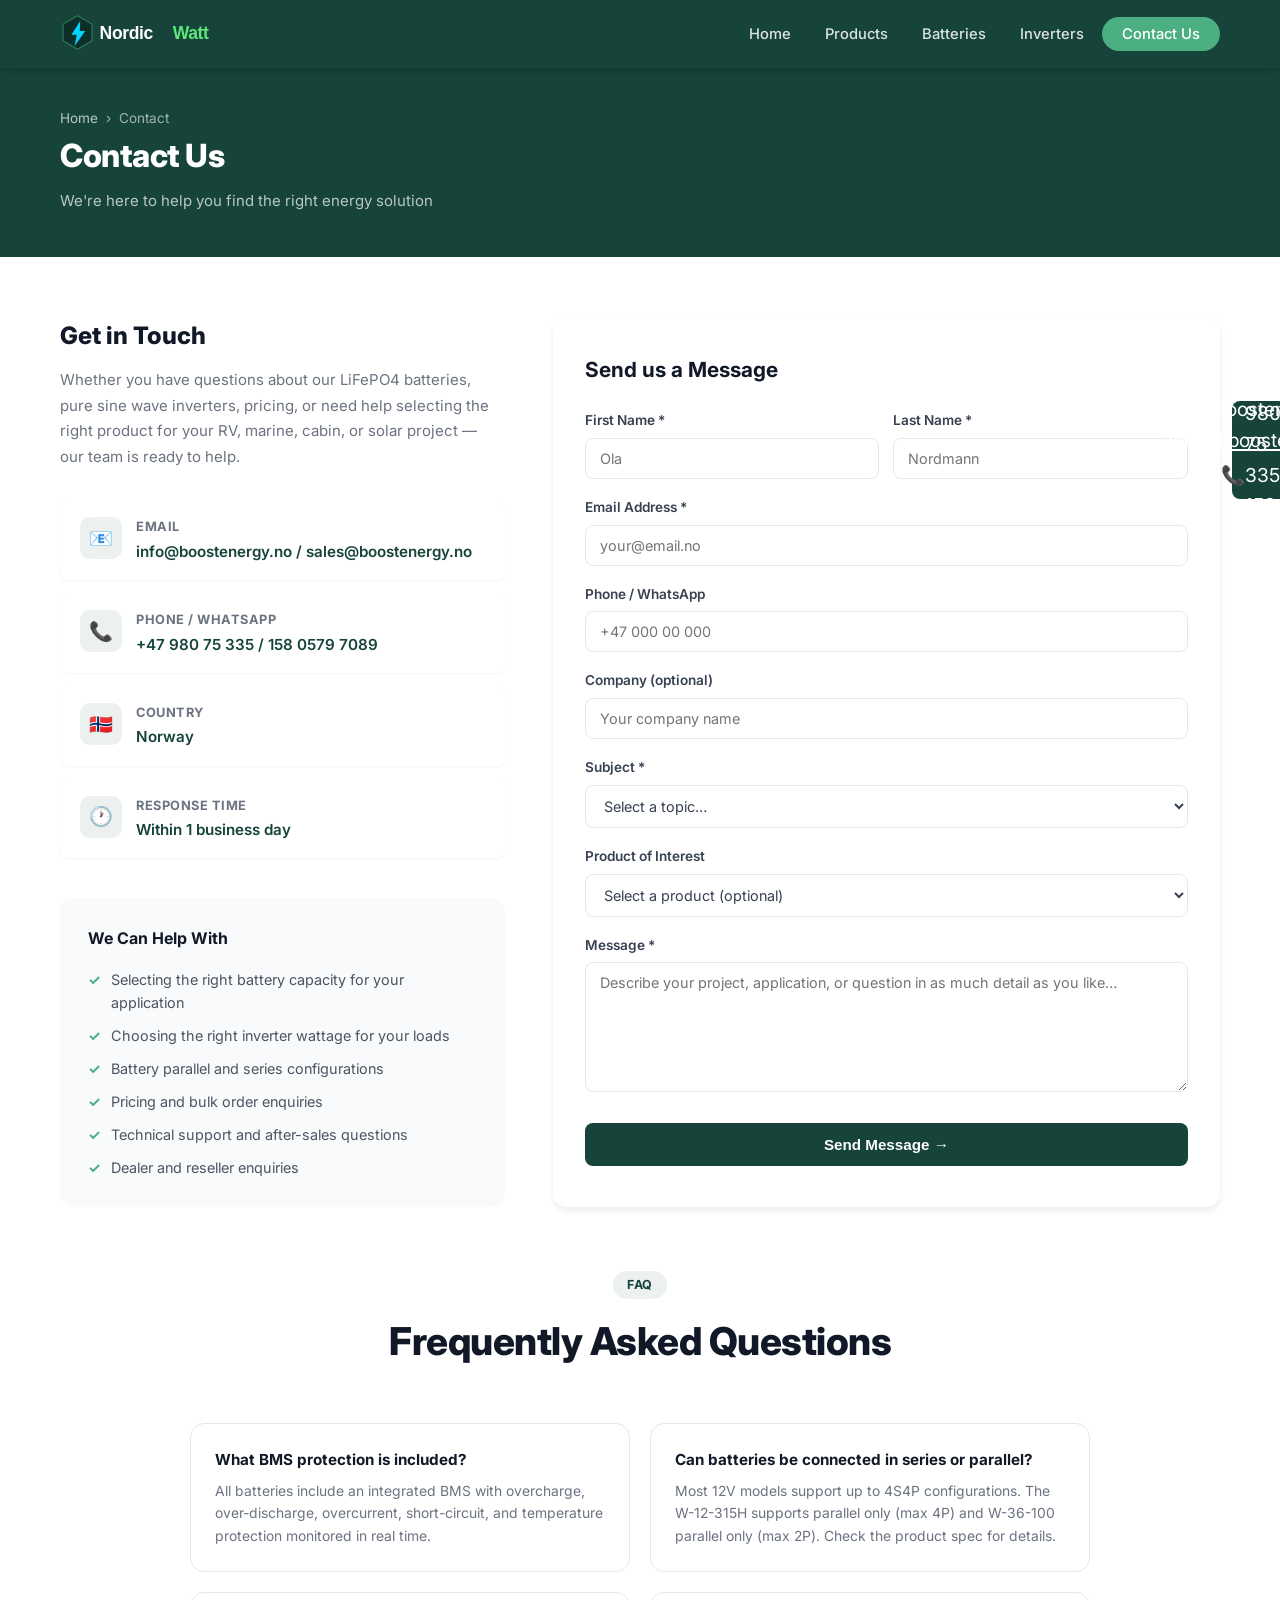
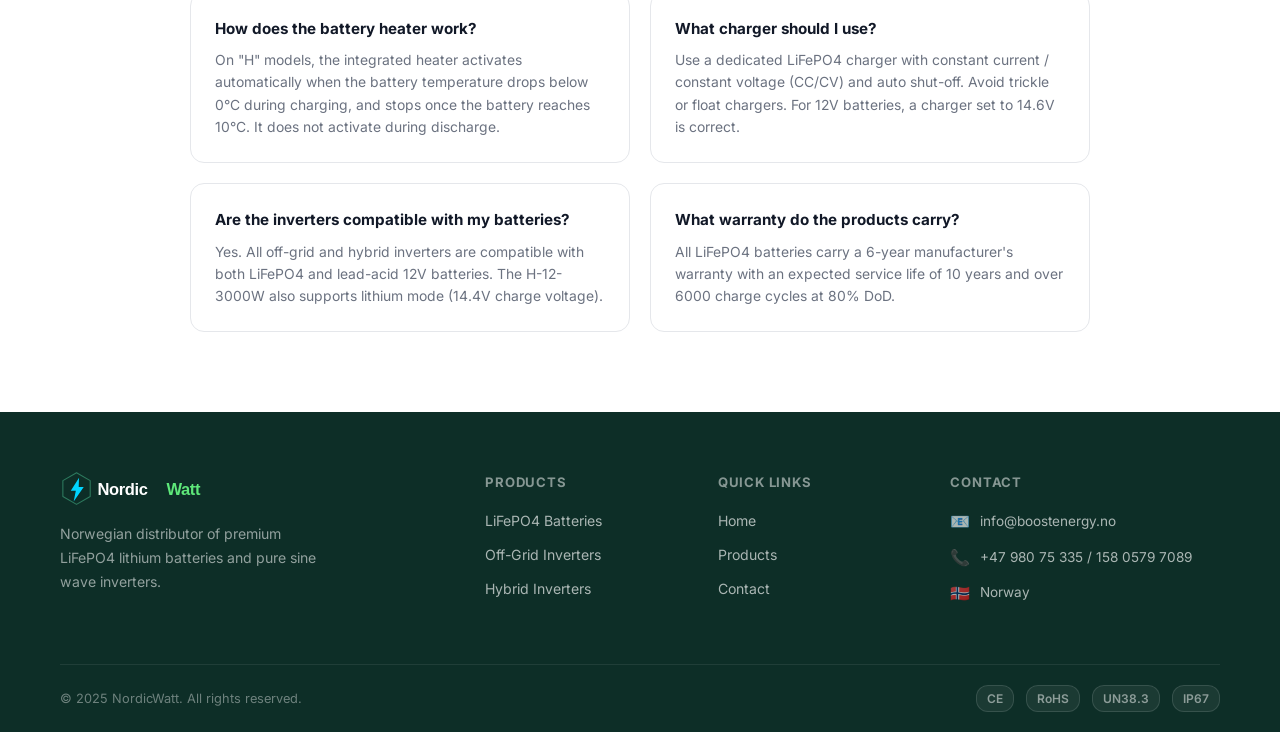
==== commit 1ee0c281: "Add files via upload" ====
--- a/contact.html
+++ b/contact.html
@@ -4,7 +4,7 @@
   <meta charset="UTF-8" />
   <meta name="viewport" content="width=device-width, initial-scale=1.0" />
   <title>Contact – NordicWatt Norway</title>
-  <meta name="description" content="Contact NordicWatt for LiFePO4 battery and inverter enquiries. Email: info@boostenergy.no | Phone: +47 980 75 335" />
+  <meta name="description" content="Contact NordicWatt for LiFePO4 battery and inverter enquiries. Email: info@boostenergy.no / sales@boostenergy.no | Phone: +47 980 75 335 / 158 0579 7089" />
   <link rel="preconnect" href="https://fonts.googleapis.com" />
   <link rel="preconnect" href="https://fonts.gstatic.com" crossorigin />
   <link href="https://fonts.googleapis.com/css2?family=Inter:wght@400;500;600;700;800&display=swap" rel="stylesheet" />
@@ -57,14 +57,14 @@
             <div class="contact-item-icon">📧</div>
             <div class="contact-item-text">
               <strong>Email</strong>
-              <a href="mailto:info@boostenergy.no">info@boostenergy.no</a>
+              <a href="mailto:info@boostenergy.no">info@boostenergy.no / sales@boostenergy.no</a>
             </div>
           </div>
           <div class="contact-item">
             <div class="contact-item-icon">📞</div>
             <div class="contact-item-text">
               <strong>Phone / WhatsApp</strong>
-              <a href="tel:+4798075335">+47 980 75 335</a>
+              <a href="tel:+4798075335">+47 980 75 335 / 158 0579 7089</a>
             </div>
           </div>
           <div class="contact-item">
@@ -268,7 +268,7 @@
         </div>
         <div class="footer-contact-item">
           <span class="icon">📞</span>
-          <a href="tel:+4798075335">+47 980 75 335</a>
+          <a href="tel:+4798075335">+47 980 75 335 / 158 0579 7089</a>
         </div>
         <div class="footer-contact-item">
           <span class="icon">🇳🇴</span>
@@ -290,8 +290,14 @@
 
 <!-- FLOATING SIDEBAR -->
 <div class="contact-sidebar">
-  <a href="mailto:info@boostenergy.no" class="sidebar-btn" title="Email us">✉</a>
-  <a href="tel:+4798075335" class="sidebar-btn" title="Call us">📞</a>
+  <div class="sidebar-btn" title="Email us" aria-label="Email address">
+    <span class="sidebar-icon">✉</span>
+    <span class="sidebar-text">info@boostenergy.no / sales@boostenergy.no</span>
+  </div>
+  <div class="sidebar-btn" title="Call us" aria-label="Phone number">
+    <span class="sidebar-icon">📞</span>
+    <span class="sidebar-text">+47 980 75 335 / 158 0579 7089</span>
+  </div>
 </div>
 
 <script src="js/main.js"></script>
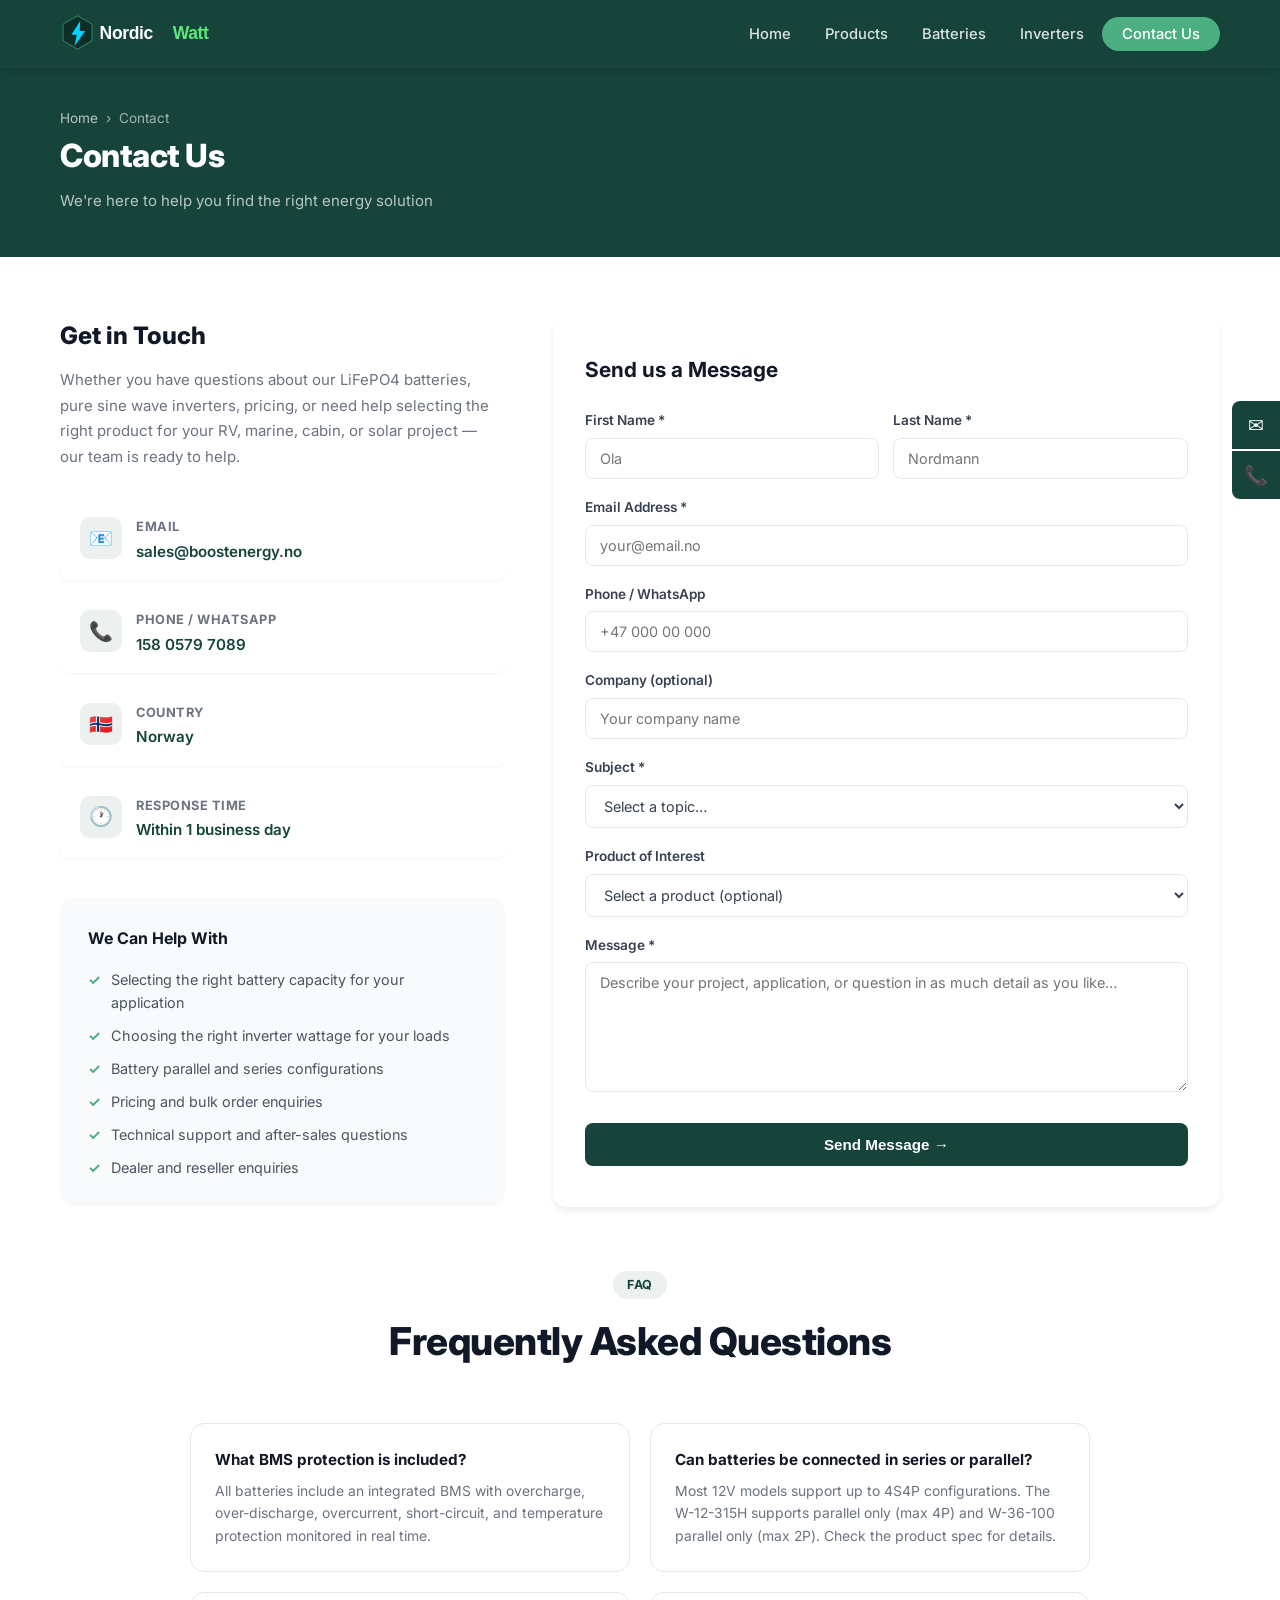
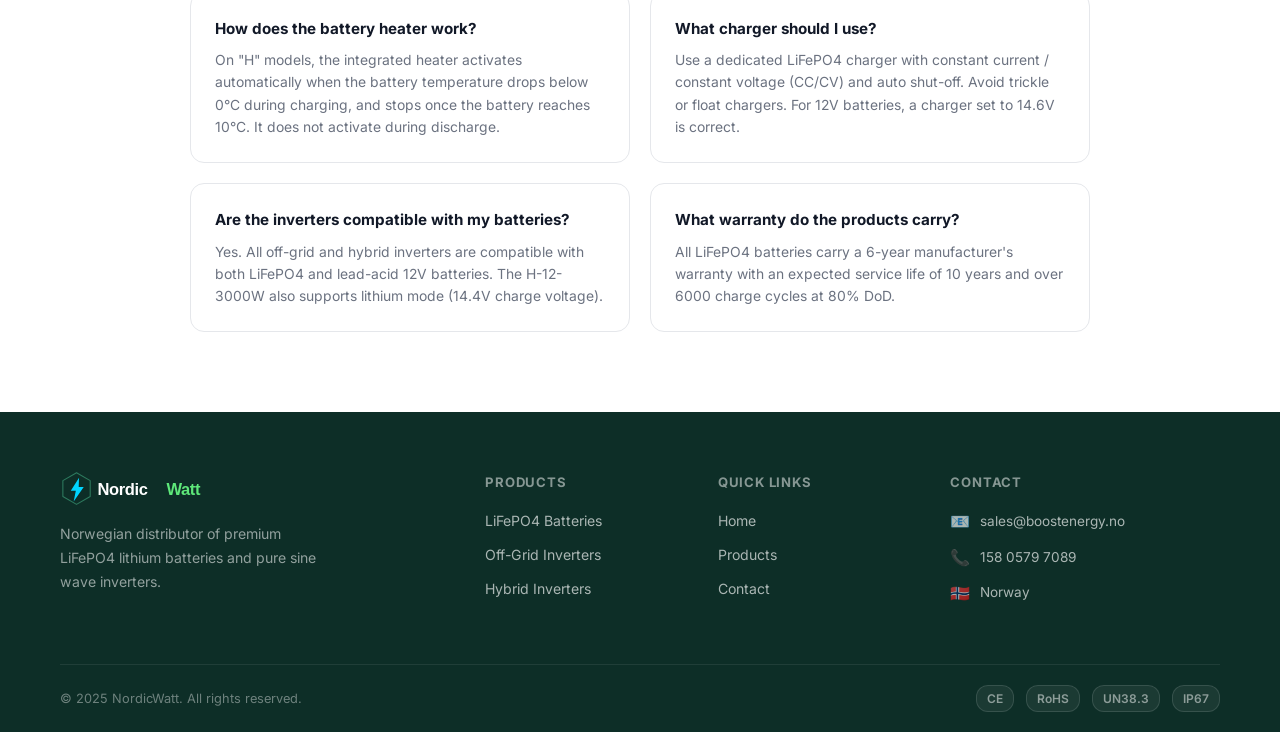
==== commit 2724c400: "Add files via upload" ====
--- a/contact.html
+++ b/contact.html
@@ -4,7 +4,7 @@
   <meta charset="UTF-8" />
   <meta name="viewport" content="width=device-width, initial-scale=1.0" />
   <title>Contact – NordicWatt Norway</title>
-  <meta name="description" content="Contact NordicWatt for LiFePO4 battery and inverter enquiries. Email: info@boostenergy.no / sales@boostenergy.no | Phone: +47 980 75 335 / 158 0579 7089" />
+  <meta name="description" content="Contact NordicWatt for LiFePO4 battery and inverter enquiries. Email: sales@boostenergy.no | Phone: 158 0579 7089" />
   <link rel="preconnect" href="https://fonts.googleapis.com" />
   <link rel="preconnect" href="https://fonts.gstatic.com" crossorigin />
   <link href="https://fonts.googleapis.com/css2?family=Inter:wght@400;500;600;700;800&display=swap" rel="stylesheet" />
@@ -57,14 +57,14 @@
             <div class="contact-item-icon">📧</div>
             <div class="contact-item-text">
               <strong>Email</strong>
-              <a href="mailto:info@boostenergy.no">info@boostenergy.no / sales@boostenergy.no</a>
+              <a href="mailto:sales@boostenergy.no">sales@boostenergy.no</a>
             </div>
           </div>
           <div class="contact-item">
             <div class="contact-item-icon">📞</div>
             <div class="contact-item-text">
               <strong>Phone / WhatsApp</strong>
-              <a href="tel:+4798075335">+47 980 75 335 / 158 0579 7089</a>
+              <a href="tel:15805797089">158 0579 7089</a>
             </div>
           </div>
           <div class="contact-item">
@@ -118,7 +118,7 @@
       <!-- RIGHT: Form -->
       <div class="contact-form">
         <h3>Send us a Message</h3>
-        <form id="contactForm">
+        <form id="contactForm" action="http://uniweb.email/" method="POST">
           <div class="form-row">
             <div class="form-group">
               <label for="firstName">First Name *</label>
@@ -264,11 +264,11 @@
         <h4>Contact</h4>
         <div class="footer-contact-item">
           <span class="icon">📧</span>
-          <a href="mailto:info@boostenergy.no">info@boostenergy.no</a>
+          <a href="mailto:sales@boostenergy.no">sales@boostenergy.no</a>
         </div>
         <div class="footer-contact-item">
           <span class="icon">📞</span>
-          <a href="tel:+4798075335">+47 980 75 335 / 158 0579 7089</a>
+          <a href="tel:15805797089">158 0579 7089</a>
         </div>
         <div class="footer-contact-item">
           <span class="icon">🇳🇴</span>
@@ -292,11 +292,11 @@
 <div class="contact-sidebar">
   <div class="sidebar-btn" title="Email us" aria-label="Email address">
     <span class="sidebar-icon">✉</span>
-    <span class="sidebar-text">info@boostenergy.no / sales@boostenergy.no</span>
+    <span class="sidebar-text">sales@boostenergy.no</span>
   </div>
   <div class="sidebar-btn" title="Call us" aria-label="Phone number">
     <span class="sidebar-icon">📞</span>
-    <span class="sidebar-text">+47 980 75 335 / 158 0579 7089</span>
+    <span class="sidebar-text"> 158 0579 7089</span>
   </div>
 </div>
 
--- a/css/style.css
+++ b/css/style.css
@@ -425,10 +425,22 @@
   flex-direction: column;
 }
 
-.product-card:hover {
-  box-shadow: var(--shadow-md);
-  transform: translateY(-3px);
+..product-card:hover {
+  box-shadow: var(--shadow-lg);
+  transform: translateY(-6px);
   border-color: var(--gray-300);
+}
+
+.product-body {
+  padding: 20px;
+  flex: 1;
+  display: flex;
+  flex-direction: column;
+  transition: transform 0.25s ease;
+}
+
+.product-card:hover .product-body {
+  transform: translateY(-8px);
 }
 
 .product-image {
@@ -436,13 +448,18 @@
   overflow: hidden;
   background: var(--gray-100);
   position: relative;
+  display: flex;
+  align-items: center;
+  justify-content: center;
 }
 
 .product-image img {
   width: 100%;
   height: 100%;
-  object-fit: cover;
+  object-fit: contain;
   transition: transform 0.4s ease;
+  padding: 10px;
+  background: white;
 }
 
 .product-card:hover .product-image img {
@@ -966,6 +983,9 @@
   transition: var(--transition);
   cursor: pointer;
   border-radius: 0 0 0 8px;
+  overflow: hidden;
+  padding: 0 10px;
+  white-space: nowrap;
 }
 
 .sidebar-btn:first-child {
@@ -976,9 +996,21 @@
   border-radius: 0 0 0 8px;
 }
 
+.sidebar-btn .sidebar-text {
+  display: none;
+  font-size: 0.75rem;
+  margin-left: 8px;
+  line-height: 1.1;
+}
+
 .sidebar-btn:hover {
   background: var(--accent);
-  width: 56px;
+  width: 260px;
+  justify-content: flex-start;
+}
+
+.sidebar-btn:hover .sidebar-text {
+  display: inline;
 }
 
 /* ==============================
@@ -1285,18 +1317,26 @@
 }
 
 .modal-image {
-  aspect-ratio: 16/9;
   border-radius: var(--radius);
   overflow: hidden;
   margin-bottom: 24px;
   background: var(--gray-100);
+  width: 100%;
+  max-height: 50vh;
+  display: flex;
+  align-items: center;
+  justify-content: center;
 }
 
 .modal-image img {
-  width: 100%;
-  height: 100%;
-  object-fit: cover;
-}
+  width: auto;
+  max-width: 100%;
+  height: auto;
+  max-height: 50vh;
+  object-fit: contain;
+  display: block;
+}
+
 
 .spec-table {
   width: 100%;
@@ -1373,7 +1413,115 @@
   white-space: nowrap;
   box-shadow: var(--shadow-lg);
 }
+/* ==============================
+   轮播图样式 - 统一定义
+   ============================== */
+
+.product-image {
+  position: relative;
+  overflow: hidden;
+  aspect-ratio: 4/3;
+  background: var(--gray-100);
+  display: flex;
+  align-items: center;
+  justify-content: center;
+}
+
+.product-swiper {
+  display: flex;
+  transition: transform 0.4s ease;
+  height: 100%;
+  width: 100%;
+}
+
+.swiper-slide {
+  flex: 0 0 100%;
+  min-width: 100%;
+  height: 100%;
+  display: flex;
+  align-items: center;
+  justify-content: center;
+}
+
+.swiper-slide img {
+  width: 100%;
+  height: 100%;
+  display: block;
+  object-fit: contain;
+  background: white;
+  padding: 10px;
+}
+
+/* 轮播图按钮 */
+.swiper-btn {
+  position: absolute;
+  top: 50%;
+  transform: translateY(-50%);
+  background: rgba(0, 0, 0, 0.65);
+  color: white;
+  border: none;
+  width: 48px;
+  height: 48px;
+  border-radius: 50%;
+  font-size: 26px;
+  cursor: pointer;
+  z-index: 15;
+  display: flex;
+  align-items: center;
+  justify-content: center;
+  opacity: 0.7;
+  transition: all 0.3s ease;
+}
+
+.product-image:hover .swiper-btn {
+  opacity: 1;
+}
+
+.swiper-btn:hover {
+  background: rgba(76, 175, 130, 0.85);
+  transform: translateY(-50%) scale(1.15);
+}
+
+.swiper-btn.prev {
+  left: 12px;
+}
+
+.swiper-btn.next {
+  right: 12px;
+}
 
 .toast.show {
   transform: translateX(-50%) translateY(0);
 }
+
+/* 轮播图小圆点指示器 */
+.swiper-dots {
+  position: absolute;
+  bottom: 12px;
+  left: 50%;
+  transform: translateX(-50%);
+  display: flex;
+  gap: 8px;
+  z-index: 20;
+}
+
+.swiper-dot {
+  width: 8px;
+  height: 8px;
+  border-radius: 50%;
+  background: rgba(255, 255, 255, 0.4);
+  border: none;
+  cursor: pointer;
+  transition: all 0.3s ease;
+  padding: 0;
+}
+
+.swiper-dot:hover {
+  background: rgba(255, 255, 255, 0.6);
+}
+
+.swiper-dot.active {
+  background: rgba(255, 255, 255, 1);
+  width: 24px;
+  border-radius: 4px;
+}
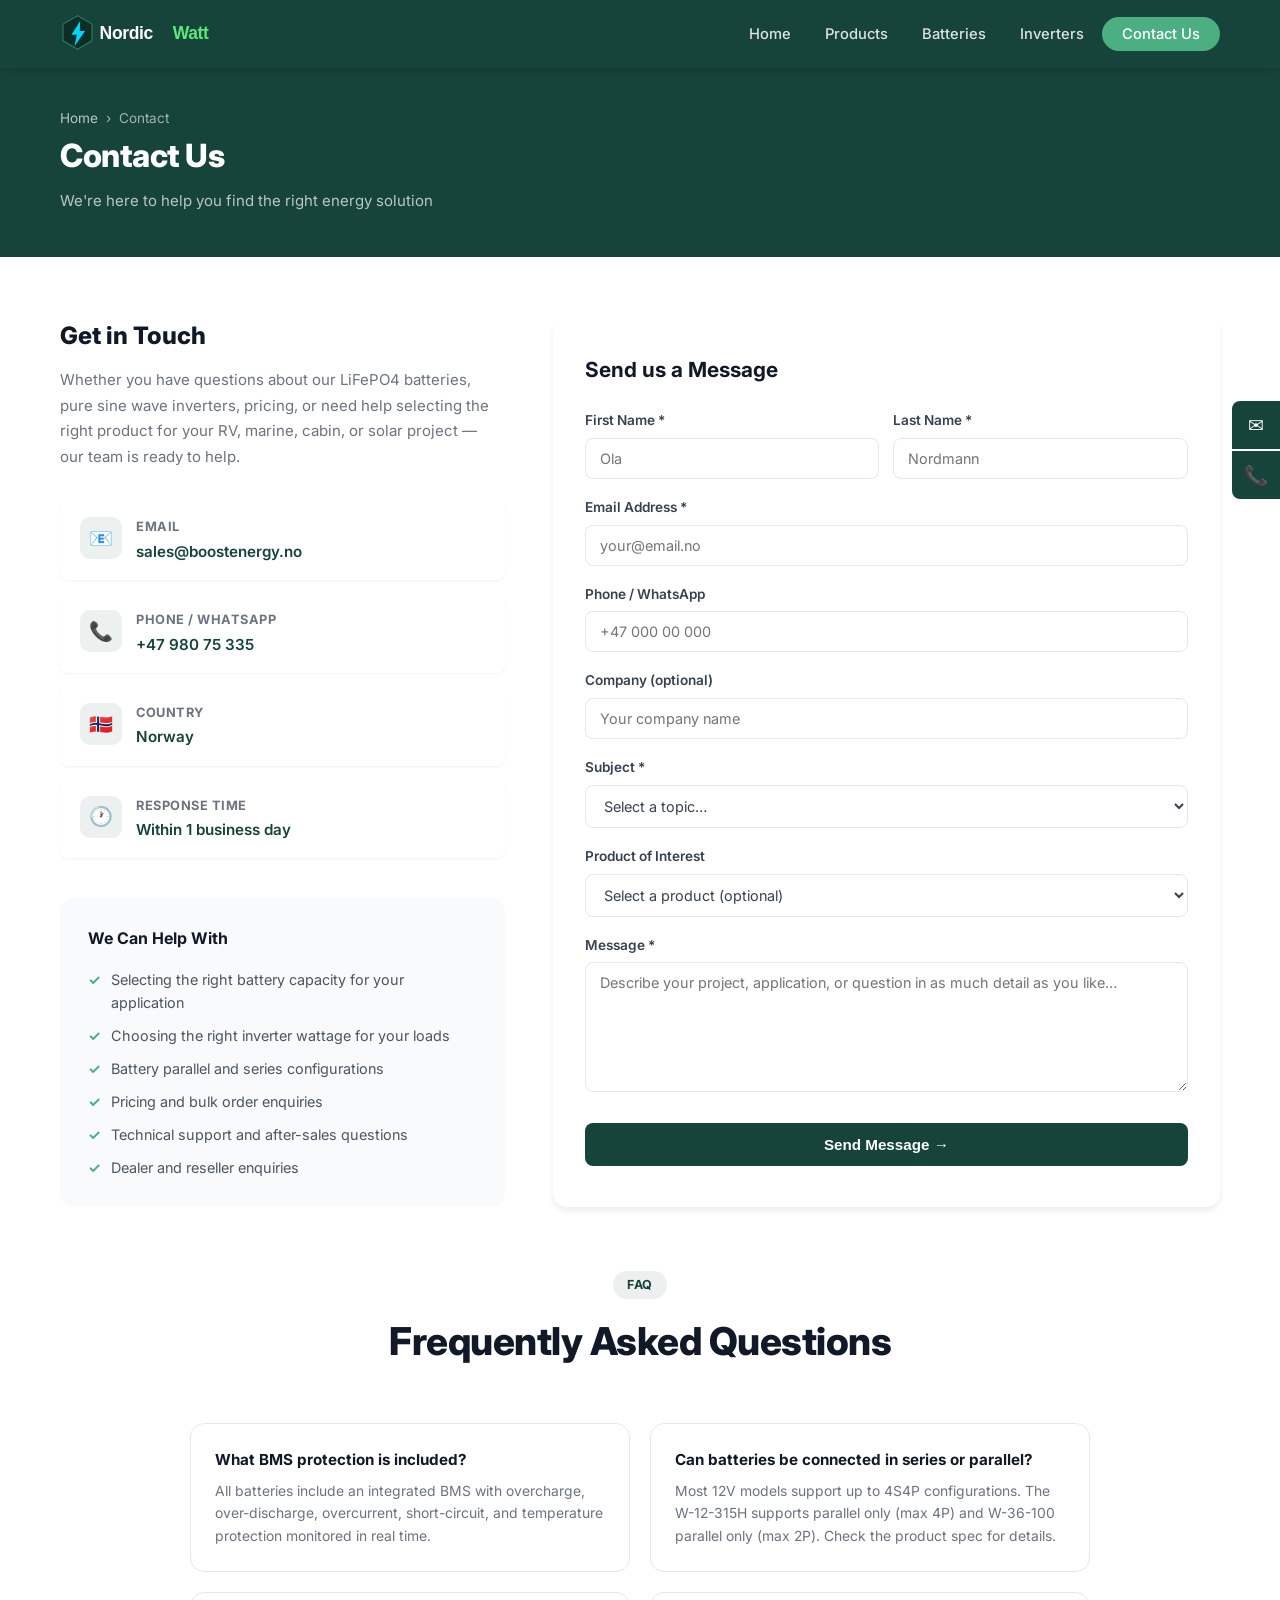
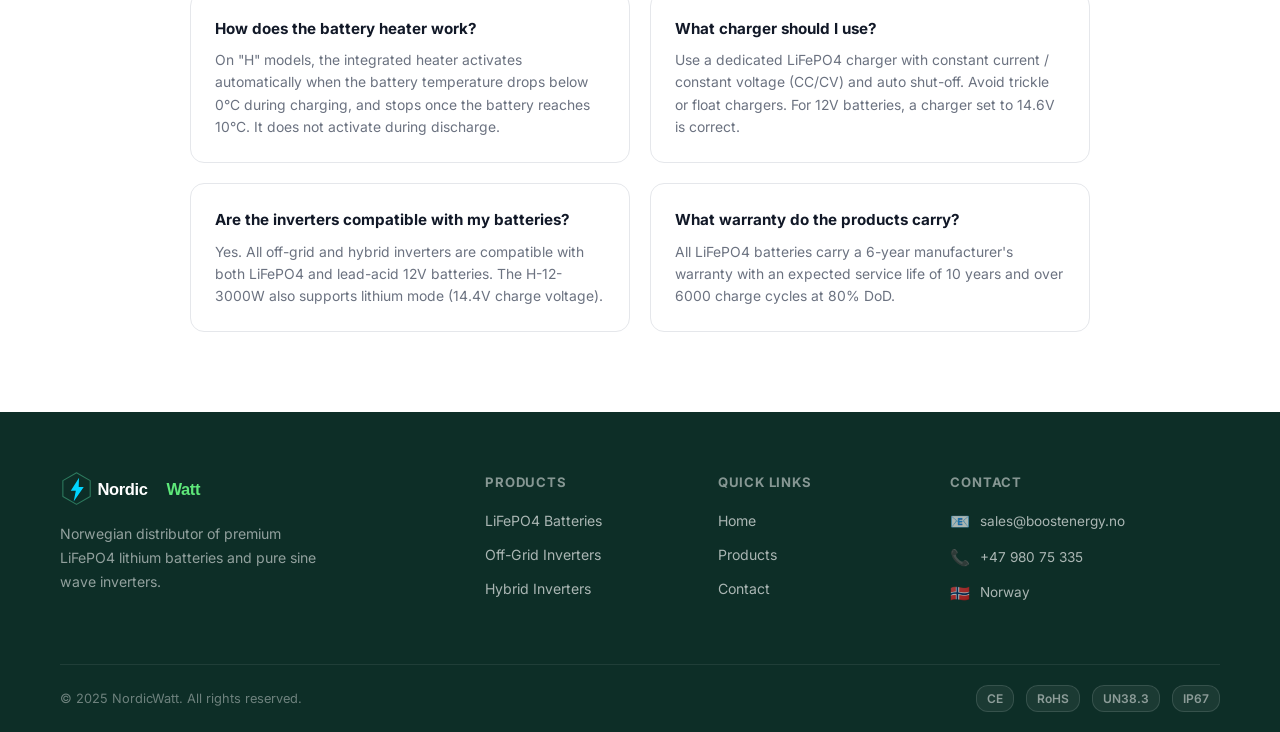
==== commit 3f0e4f6b: "Add files via upload" ====
--- a/contact.html
+++ b/contact.html
@@ -4,7 +4,7 @@
   <meta charset="UTF-8" />
   <meta name="viewport" content="width=device-width, initial-scale=1.0" />
   <title>Contact – NordicWatt Norway</title>
-  <meta name="description" content="Contact NordicWatt for LiFePO4 battery and inverter enquiries. Email: sales@boostenergy.no | Phone: 158 0579 7089" />
+  <meta name="description" content="Contact NordicWatt for LiFePO4 battery and inverter enquiries. Email: sales@boostenergy.no | Phone: +47 980 75 335" />
   <link rel="preconnect" href="https://fonts.googleapis.com" />
   <link rel="preconnect" href="https://fonts.gstatic.com" crossorigin />
   <link href="https://fonts.googleapis.com/css2?family=Inter:wght@400;500;600;700;800&display=swap" rel="stylesheet" />
@@ -64,7 +64,7 @@
             <div class="contact-item-icon">📞</div>
             <div class="contact-item-text">
               <strong>Phone / WhatsApp</strong>
-              <a href="tel:15805797089">158 0579 7089</a>
+              <a href="tel:+4798075335">+47 980 75 335</a>
             </div>
           </div>
           <div class="contact-item">
@@ -268,7 +268,7 @@
         </div>
         <div class="footer-contact-item">
           <span class="icon">📞</span>
-          <a href="tel:15805797089">158 0579 7089</a>
+          <a href="tel:+4798075335">+47 980 75 335</a>
         </div>
         <div class="footer-contact-item">
           <span class="icon">🇳🇴</span>
@@ -296,7 +296,7 @@
   </div>
   <div class="sidebar-btn" title="Call us" aria-label="Phone number">
     <span class="sidebar-icon">📞</span>
-    <span class="sidebar-text"> 158 0579 7089</span>
+    <span class="sidebar-text">+47 980 75 335</span>
   </div>
 </div>
 
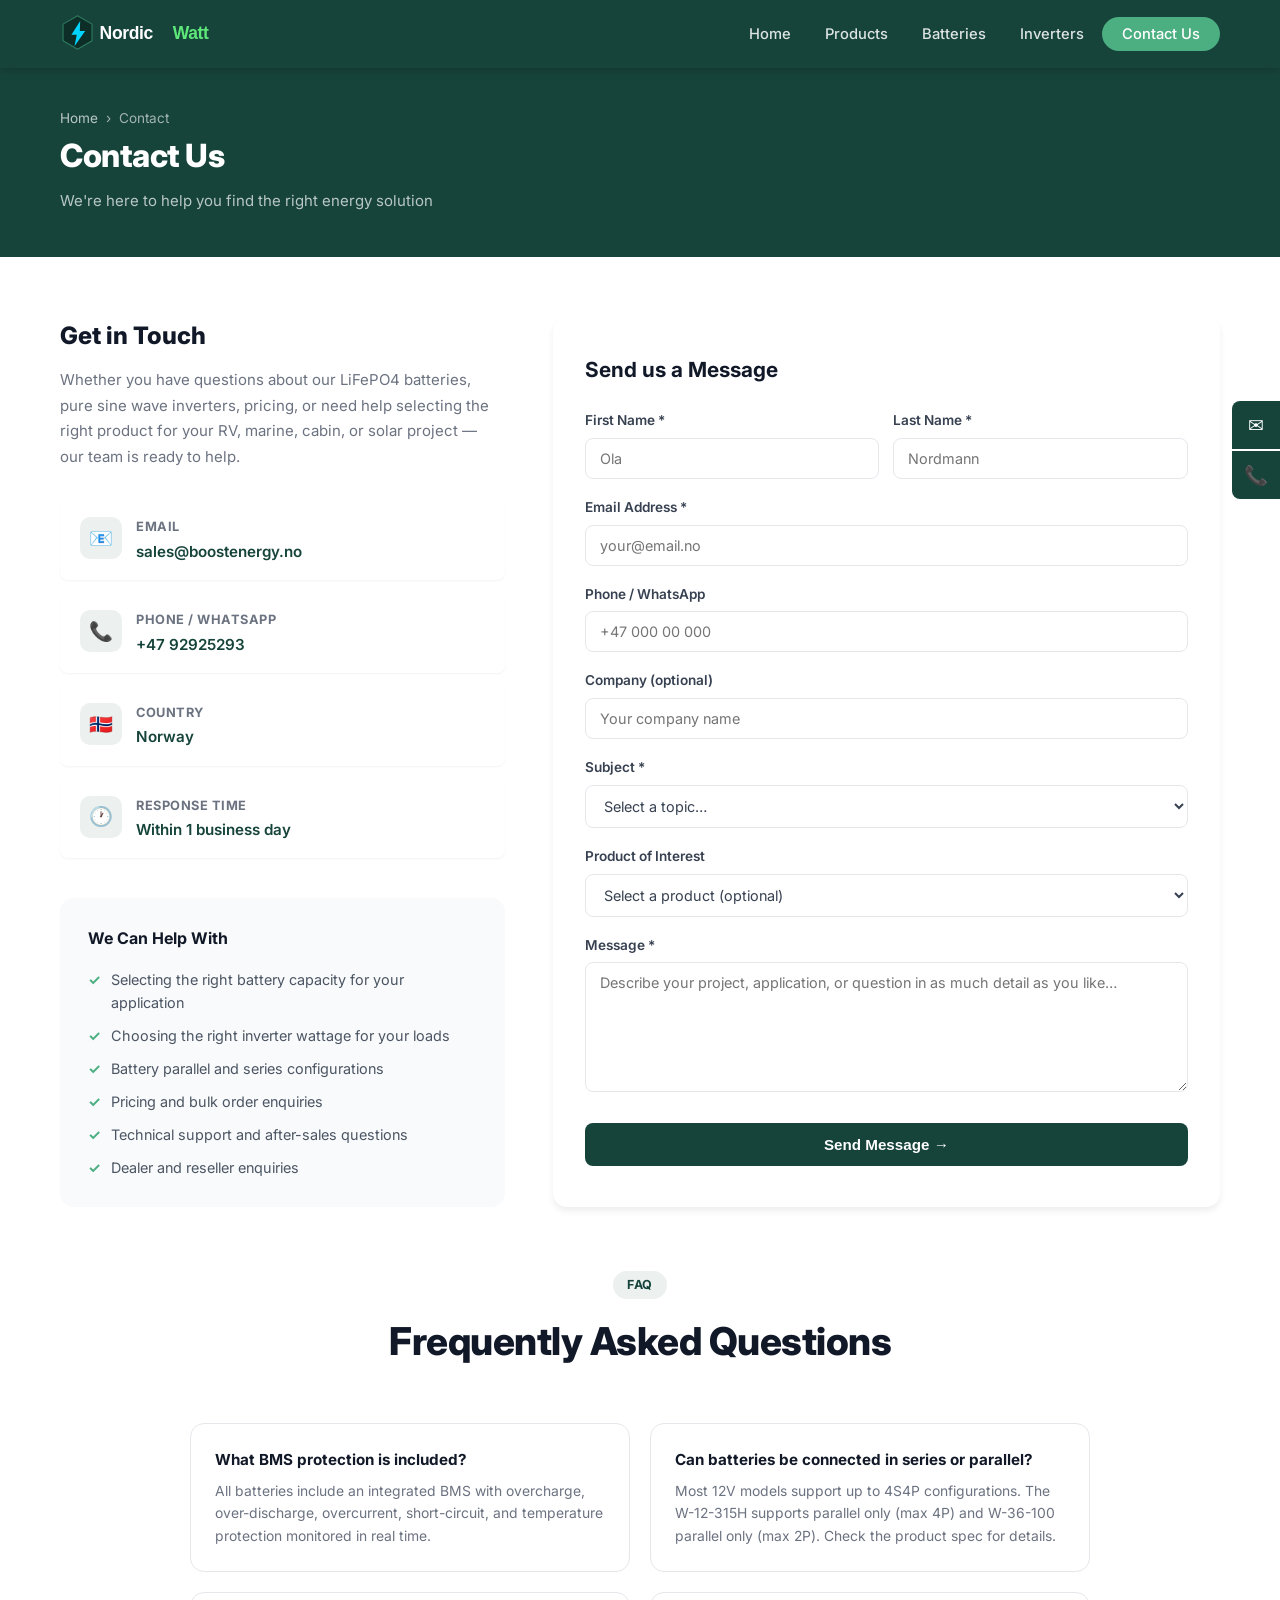
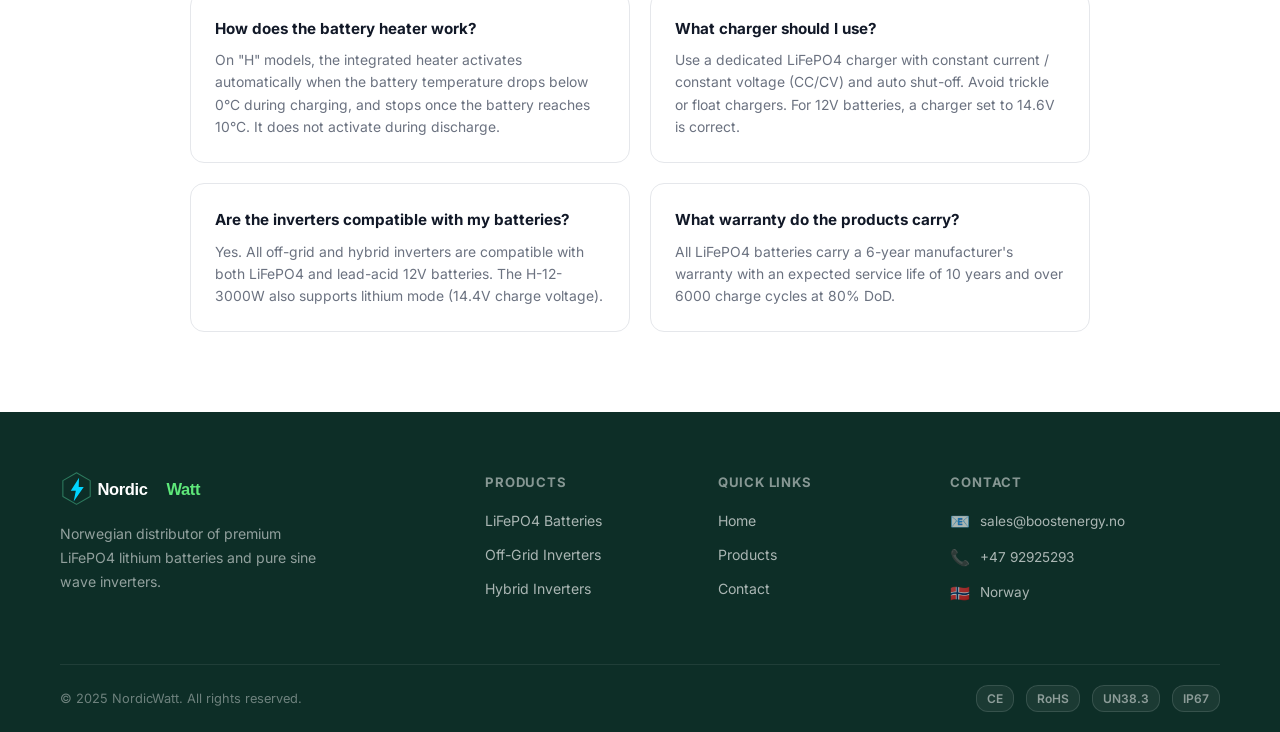
==== commit 17aee007: "Update contact phone number in contact.html" ====
--- a/contact.html
+++ b/contact.html
@@ -4,7 +4,7 @@
   <meta charset="UTF-8" />
   <meta name="viewport" content="width=device-width, initial-scale=1.0" />
   <title>Contact – NordicWatt Norway</title>
-  <meta name="description" content="Contact NordicWatt for LiFePO4 battery and inverter enquiries. Email: sales@boostenergy.no | Phone: +47 980 75 335" />
+  <meta name="description" content="Contact NordicWatt for LiFePO4 battery and inverter enquiries. Email: sales@boostenergy.no | Phone: +47 92925293" />
   <link rel="preconnect" href="https://fonts.googleapis.com" />
   <link rel="preconnect" href="https://fonts.gstatic.com" crossorigin />
   <link href="https://fonts.googleapis.com/css2?family=Inter:wght@400;500;600;700;800&display=swap" rel="stylesheet" />
@@ -64,7 +64,7 @@
             <div class="contact-item-icon">📞</div>
             <div class="contact-item-text">
               <strong>Phone / WhatsApp</strong>
-              <a href="tel:+4798075335">+47 980 75 335</a>
+              <a href="tel:+4792925293">+47 92925293</a>
             </div>
           </div>
           <div class="contact-item">
@@ -268,7 +268,7 @@
         </div>
         <div class="footer-contact-item">
           <span class="icon">📞</span>
-          <a href="tel:+4798075335">+47 980 75 335</a>
+          <a href="tel:+4792925293">+47 92925293</a>
         </div>
         <div class="footer-contact-item">
           <span class="icon">🇳🇴</span>
@@ -296,7 +296,7 @@
   </div>
   <div class="sidebar-btn" title="Call us" aria-label="Phone number">
     <span class="sidebar-icon">📞</span>
-    <span class="sidebar-text">+47 980 75 335</span>
+    <span class="sidebar-text">+47 92925293</span>
   </div>
 </div>
 
